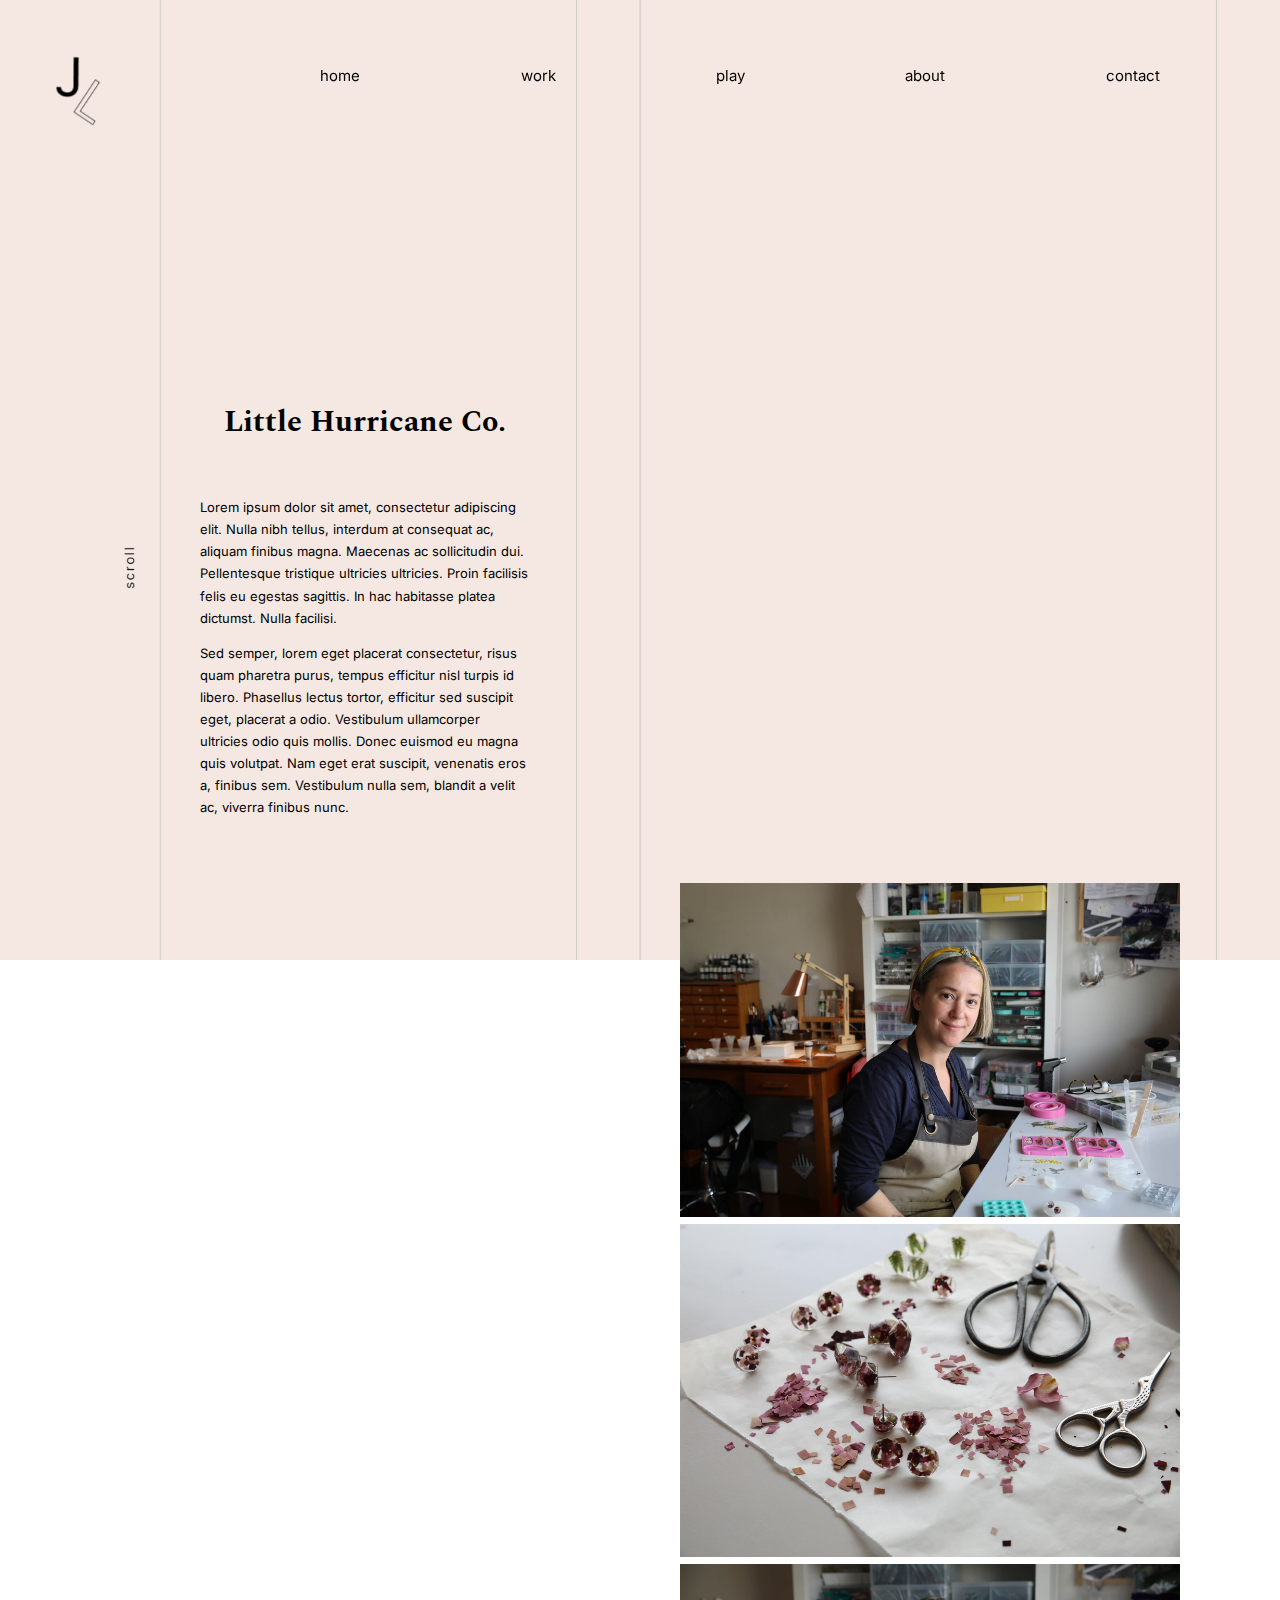
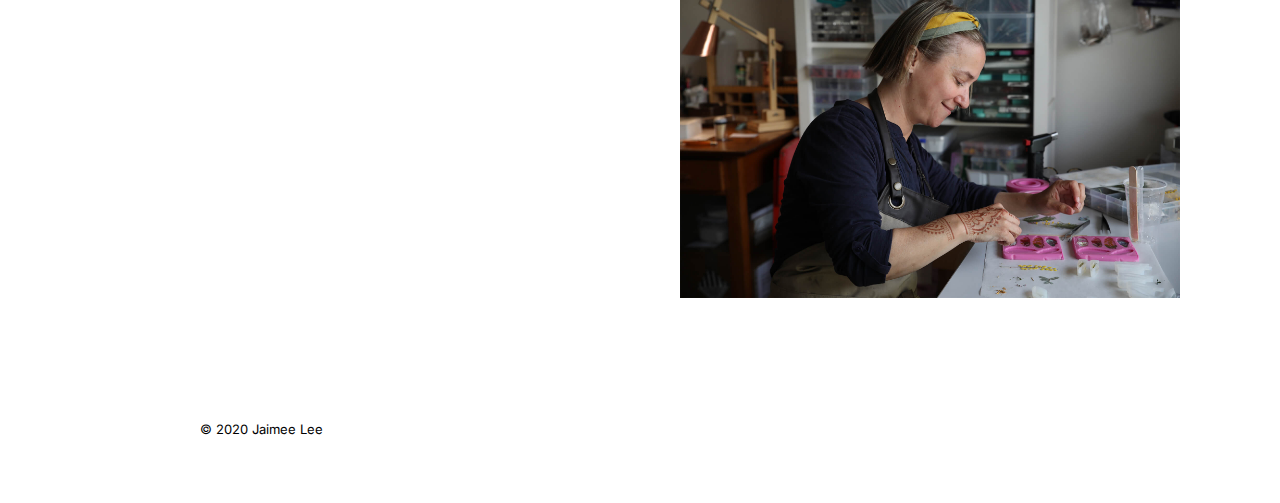
==== Little Hurricane Co..html @ 001e9ecf "Added Code" ====
<!doctype html>

<html>

<head>
  <title> Jaimee Lee Creative </title>

  <meta name="viewport" content="width=device-width, initial-scale=1">

  <meta name="description" content="This is my awesome content of my webpage">

  <link rel="stylesheet" href="resources/css/normalize.css">

  <link href="https://fonts.googleapis.com/css2?family=Spectral:wght@300&display=swap" rel="stylesheet">

  <link href="https://fonts.googleapis.com/css2?family=Inter&display=swap" rel="stylesheet">

  <link rel="stylesheet" href="resources/css/style.css">

</head>


<body>



  <header>
    <div class="logo">
      <a href="index.html">
        <img src="resources/images/My Logo.png" alt="The Letters J and L " width="60px">
      </a>
    </div>

    <nav class="navigation">
      <ul class="content">
        <li>
          <a href="index.html">home</a>
        </li>
        <li>
          <a href="index.html#work">work</a>
        </li>
        <li>
          <a href="index.html#play">play</a>
        </li>
        <li>
          <a href="about.html">about</a>
        </li>
        <li>
          <a href="contact.html">contact</a>
        </li>
      </ul>
    </nav>


  </header>




  <main>


    <div class="content component-columns-text">

      <div class="text-column">
        <div class="heading_buffer">
          <h1>Little Hurricane Co. </h1>
        </div>

        <p>Lorem ipsum dolor sit amet, consectetur adipiscing elit. Nulla nibh tellus, interdum at consequat ac, aliquam finibus magna. Maecenas ac sollicitudin dui. Pellentesque tristique ultricies ultricies. Proin facilisis felis eu egestas sagittis. In hac habitasse platea dictumst. Nulla facilisi.  </p>

        <p>Sed semper, lorem eget placerat consectetur, risus quam pharetra purus, tempus efficitur nisl turpis id libero. Phasellus lectus tortor, efficitur sed suscipit eget, placerat a odio. Vestibulum ullamcorper ultricies odio quis mollis. Donec euismod eu magna quis volutpat. Nam eget erat suscipit, venenatis eros a, finibus sem. Vestibulum nulla sem, blandit a velit ac, viverra finibus nunc. </p>

      </div>
    <div class="content8">

      <iframe width="500" height="315" src="https://www.youtube.com/embed/V6i5VKFS2cI" frameborder="0" allow="accelerometer; autoplay; encrypted-media; gyroscope; picture-in-picture" allowfullscreen></iframe> 

      <div class="content7">

      <img src="resources/images/Liat1.jpg" alt="A middle aged woman in a headband working at her jeweller's desk, smiling at the camera">

      <img src="resources/images/workspace.jpg" alt="purple flower confetti, purple earrings and a pair of scissors on a white table">

      <img src="resources/images/Liat2.jpg" alt="A middle aged woman in a headband working at her jeweller's desk, looking down">

    </div>
    </div>


    </div>


  </main>


  </main>

  <footer>

    <section class="content">
      <p> &copy; 2020 Jaimee Lee </p>
    </section>
  </footer>




</body>


</html>
---- resources/css/style.css ----
/* -------------------- VARIABLES */

:root {
    --main-bg-color: rgb(244, 228, 217);  
    --hover-color:  white;  
}

/* -------------------- GLOBAL DEFAULTS */

body {

    background-image: url(../images/background.jpg);
    background-repeat: no-repeat;
    background-position: 0 0;
    background-size: 100%;
    background-attachment: fixed;


    font-family:'Spectral', serif;
    color: black;
    font-size: 18px;
    line-height: 1.4;
    box-sizing: border-box; 
}


img{

   max-width: 100%; 
   height: auto;

}
/* -------------------- HOMEPAGE */

.home_title{

    margin-top: 110px;
    padding-left: 200px;
    font-size: 65px;
    line-height: 85%;
}

.home_sub{

    padding-left: 320px;
    padding-top: 30px;
    font-size: 65px;
    line-height: 85%;
}


.home_sub2{
   
    font-size: 20px;
    font-family: 'Inter', sans-serif;
    text-indent: 200px;
    padding-top: 30px;
    padding-left: 250px;
    padding-bottom: 100px;
}




/* -------------------- HEADINGS AND TYPE */
h1 { 
    font-size: 30px;
    font-family: 'Spectral', serif;
    color: black;
    padding-top: 100px;


}

h2{ 
    font-size: 25px;
    font-family: 'Spectral', serif;
    color: black;


}

h3{

    font-family: 'Inter', serif;
    font-size: 18px;
    color: black;
}


p {
    font-size: 13px;
    line-height: 1.4;
    font-family: 'Inter', sans-serif;
    line-height: 170%;
    text-align: left;
    
}
a{
    color: black;
}
a:hover{
    color: var(--hover-color);
}

.heading_buffer{
    padding-top: 100px;
    padding-bottom: 20px;
}
/* -------------------- LAYOUTS */

.content{

    max-width: 1000px;
    margin-left: auto;
    margin-right: auto;

    padding-left: 200px;
    padding-right: 100px;

}

.logo{

    max-width: 1000px;
    margin-left: 40px ;


    padding-left: 7%;
    padding-right: 7%;
}

.main-header{

    color: var(--main-bg-color);
    max-width: 1000px;
    margin-left: 140px;
    margin-right: auto;

    padding-left: 3%;
    padding-right: 3%;
    padding-top: 90px;
}

@media screen and (max-width: 800px){

    


        
    }



/* -------------------- HEADER */ 



header{

    color: var(--main-bg-color);

    padding-top: 50px;
    padding-bottom: 0px;

    display: grid;
    grid-template-columns: 200px auto;

    
    position: sticky;
    top: 0; 
    
}




/* -------------------- NAVIGATION */

.navigation {
    
    background-color: --main-bg-color;
    padding-bottom: 80px;
    position: sticky;
    top:0;
    
    }
    .navigation ul {
    padding: 0; 
    list-style: none;
    display: flex;
    justify-content: space-around;
    font-family:'Inter', sans-serif;
    font-size: 15px;
    }
    
    .navigation a {
           color: black;
           text-decoration: none;
          


    
    }

    .navigation a:hover{
        color: var(--hover-color);
    }

    
/* -------------------- FOOTER */

footer {
    background-color: --main-bg-color;
    padding-top: 100px;
    padding-bottom: 50px;
    text-align: left;
}

/* -------------------- MODULES */

main a:hover img{

 filter: grayscale(90%);
 
 transition: .3s

}



.component-columns {
    display: grid;
    grid-template-columns: 1fr;
    grid-gap: 10px;

}

@media screen and (min-width: 800px) {

    .component-columns {
        grid-template-columns: 1fr 1fr;
        background-color: --main-bg-color
    }
}

.component-columns-text{
    display: grid;
    grid-template-columns: 1fr 1fr;
    grid-gap: 50px;
}
  
    

.line{

    padding-left: 30px;
    

}

.text-column{

padding-right: 100px;
text-align:center;

}

.contact{

    padding-top: 200px;
    
}

.email-link p{

    text-align: center;
}




/* -------------------- IMAGE LAYOUT */

.content1{

    max-width: 1000px;
    margin-left: auto;
    margin-right: auto;

    padding-left: 200px;
    padding-right: 100px;
    padding-top: 20px;

}
.content2{

    max-width: 1000px;
    margin-left: auto;
    margin-right: auto;

    padding-left: 200px;
    padding-right: 100px;
    padding-bottom: 20px;
}

.content3{ 

    padding-top: 50px;
    padding-bottom: 20px;
}

.content4{ 

    padding-left: 80px;
}
.content5{ 

    padding-top: 0px;
    padding-bottom: 20px;
    padding-left: 40px;
}

.content6{

    padding-top: 80px;
    padding-bottom: 40px;
    padding-left: 80px;
}

.content7{

    padding-top: 150px;
    align-items: center;
}

.content8{

 padding-top: 230px;

align-items: center;
}

.content9{

    padding-top: 150px;
}

.gallery{

    display: grid;
    grid-template-columns: 1fr 1fr 1fr 1fr;
    column-gap: 20px;
    padding-top: 100px;
  
}

@media screen and (max-width: 800px) {

    .gallery {

        display: grid;
        grid-template-columns: 1fr;
        

    }
}


html {
    scroll-behavior: smooth;
  }
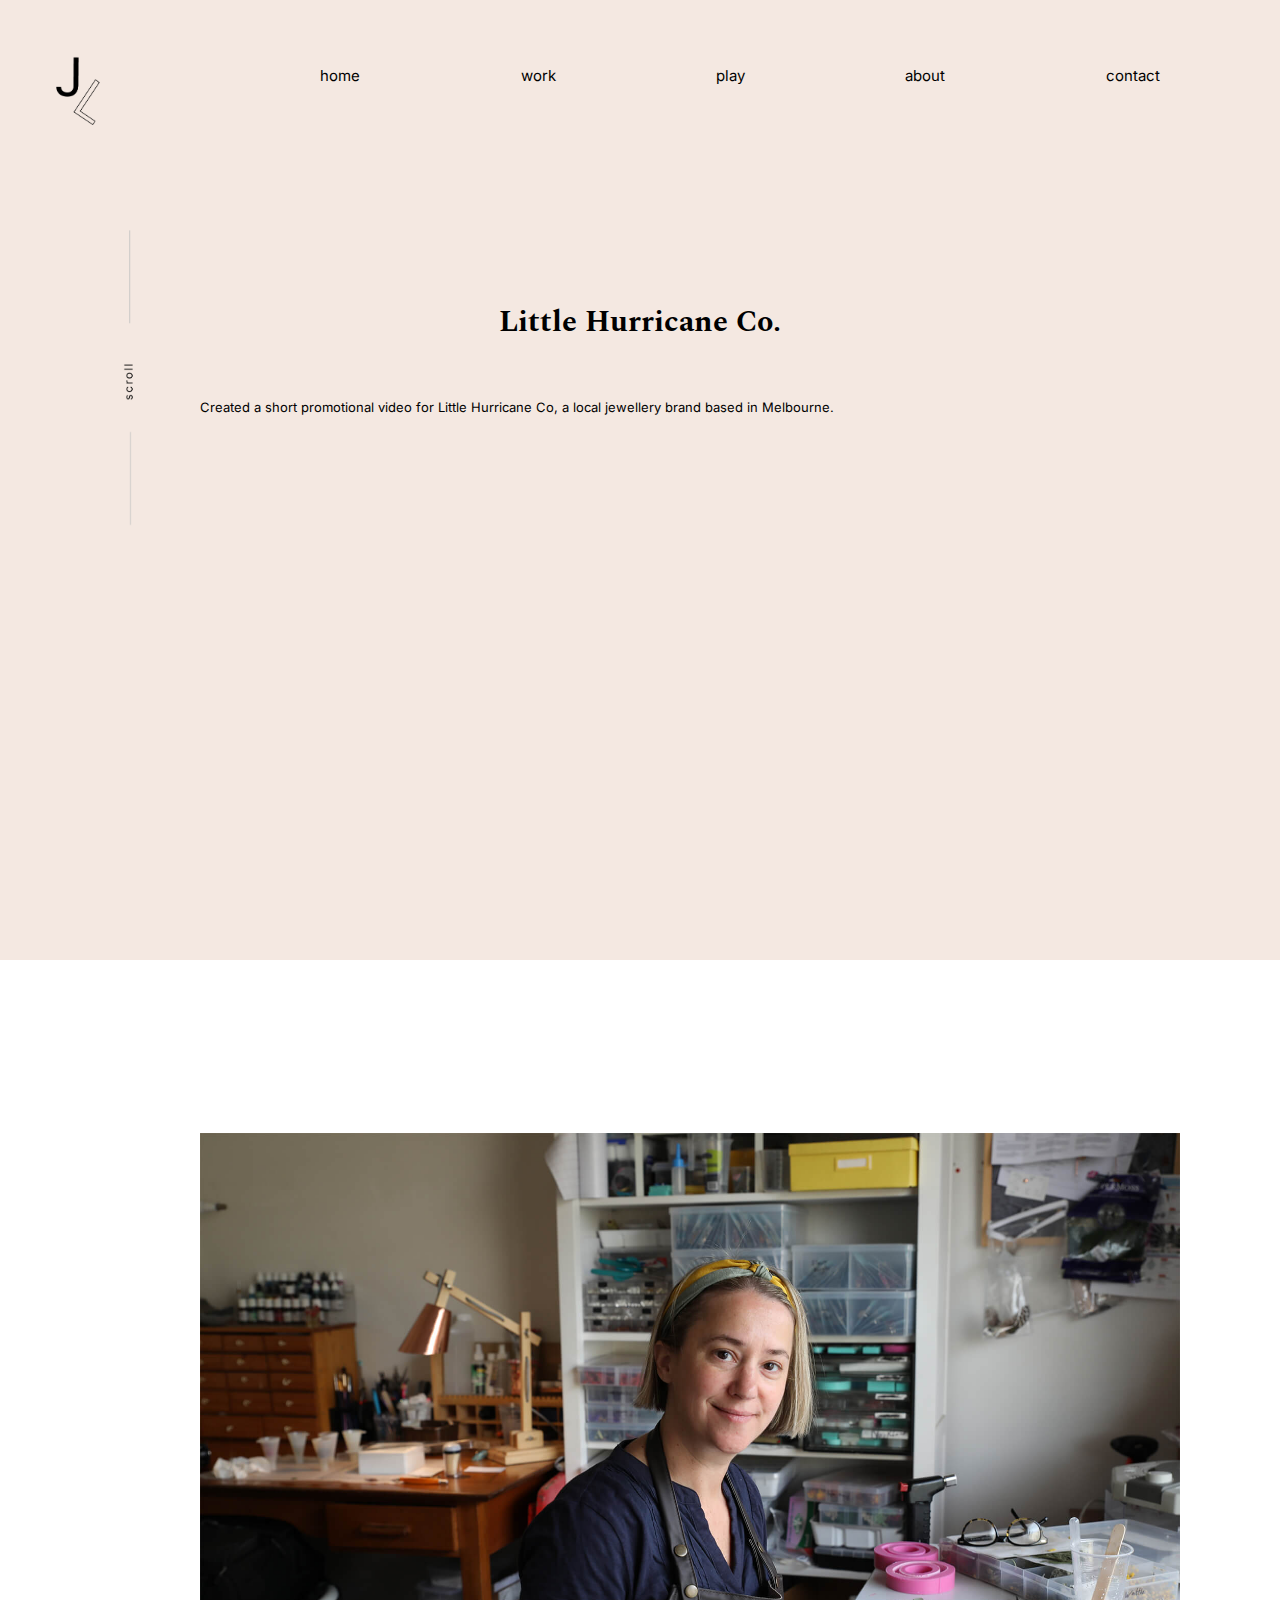
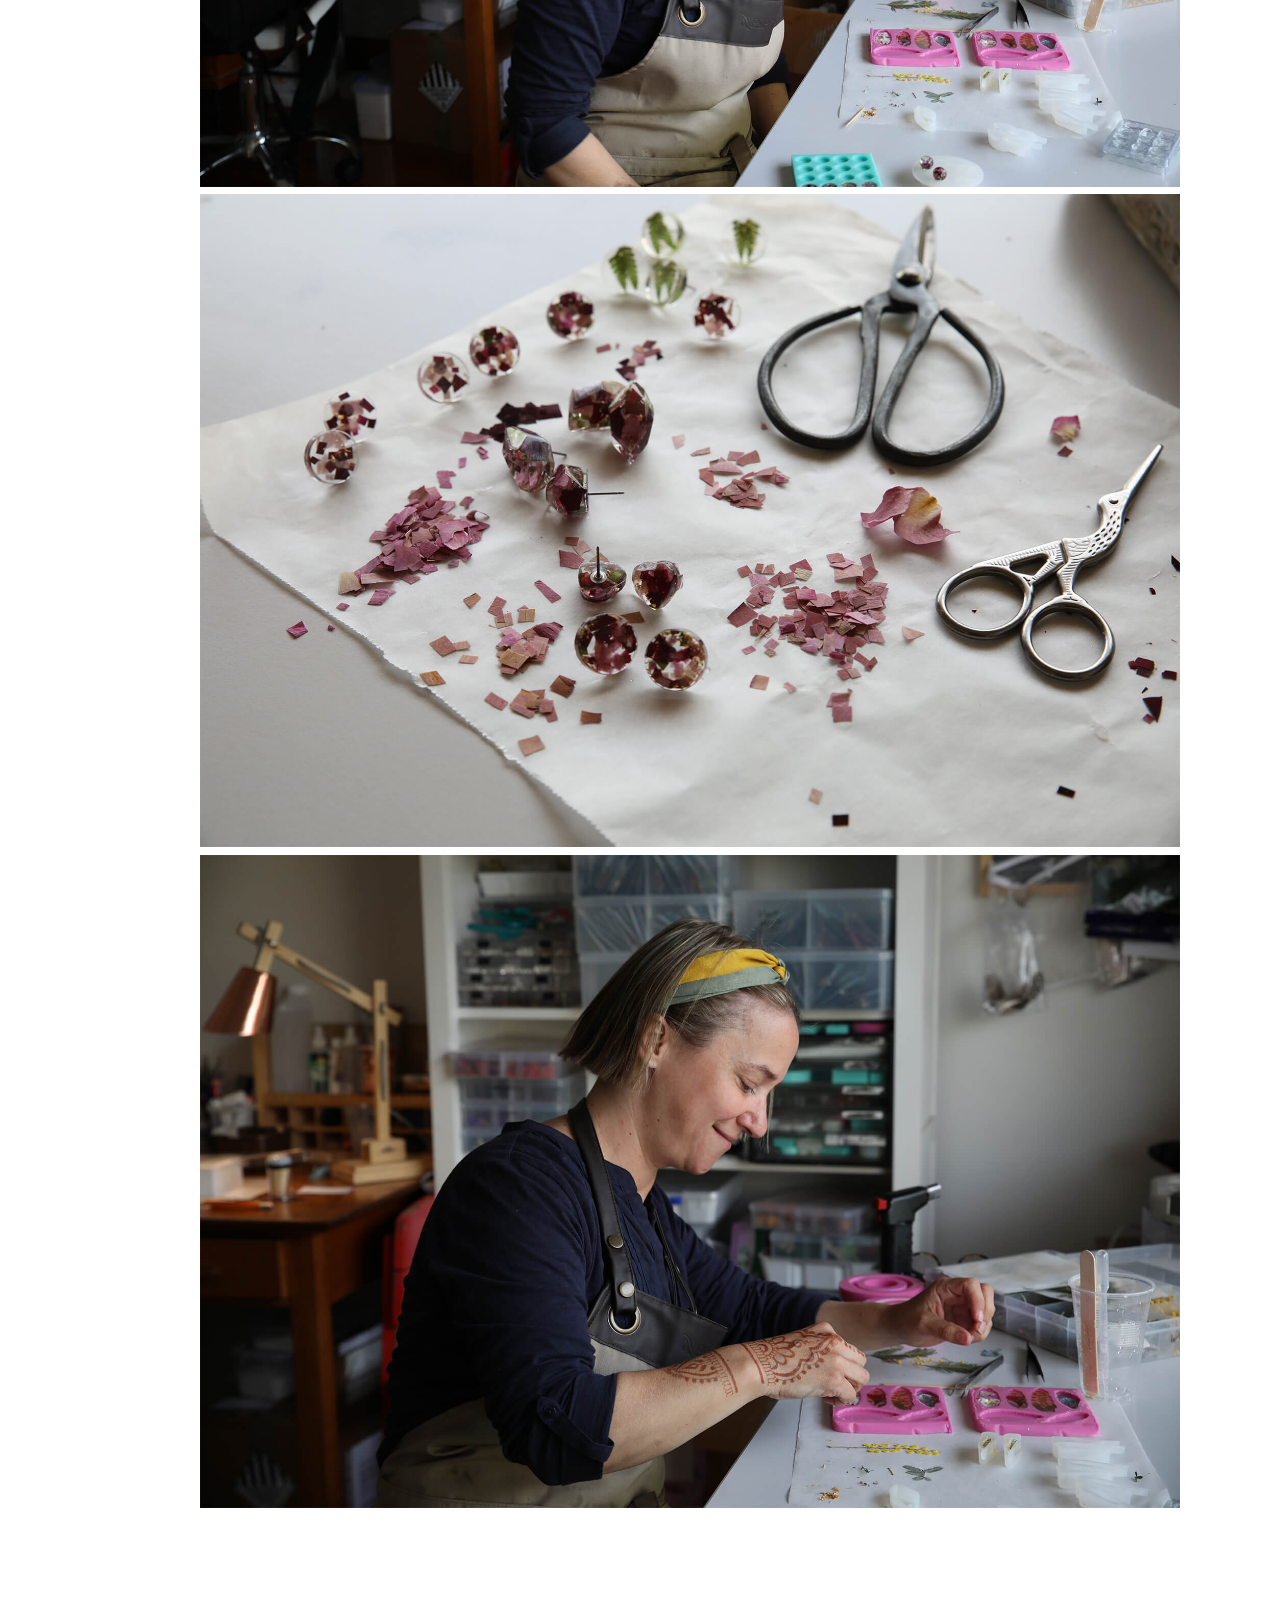
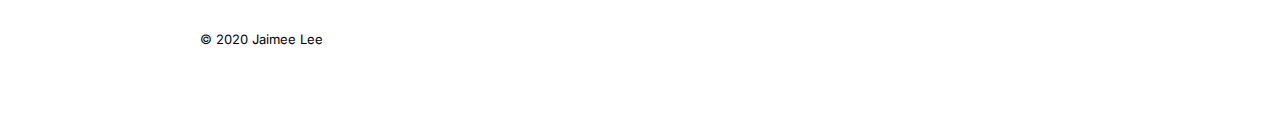
==== commit 70e806cd: "changes" ====
--- a/Little Hurricane Co..html
+++ b/Little Hurricane Co..html
@@ -67,10 +67,9 @@
           <h1>Little Hurricane Co. </h1>
         </div>
 
-        <p>Lorem ipsum dolor sit amet, consectetur adipiscing elit. Nulla nibh tellus, interdum at consequat ac, aliquam finibus magna. Maecenas ac sollicitudin dui. Pellentesque tristique ultricies ultricies. Proin facilisis felis eu egestas sagittis. In hac habitasse platea dictumst. Nulla facilisi.  </p>
+        <p> Created a short promotional video for Little Hurricane Co, a local jewellery brand based in Melbourne. </p>
 
-        <p>Sed semper, lorem eget placerat consectetur, risus quam pharetra purus, tempus efficitur nisl turpis id libero. Phasellus lectus tortor, efficitur sed suscipit eget, placerat a odio. Vestibulum ullamcorper ultricies odio quis mollis. Donec euismod eu magna quis volutpat. Nam eget erat suscipit, venenatis eros a, finibus sem. Vestibulum nulla sem, blandit a velit ac, viverra finibus nunc. </p>
-
+        
       </div>
     <div class="content8">
 
@@ -78,11 +77,11 @@
 
       <div class="content7">
 
-      <img src="resources/images/Liat1.jpg" alt="A middle aged woman in a headband working at her jeweller's desk, smiling at the camera">
+      <img src="resources/images/Liat1.jpg" alt="A woman in a headband working at her jeweller's desk, smiling at the camera">
 
       <img src="resources/images/workspace.jpg" alt="purple flower confetti, purple earrings and a pair of scissors on a white table">
 
-      <img src="resources/images/Liat2.jpg" alt="A middle aged woman in a headband working at her jeweller's desk, looking down">
+      <img src="resources/images/Liat2.jpg" alt="A woman in a headband working at her jeweller's desk, looking down">
 
     </div>
     </div>
--- a/resources/css/style.css
+++ b/resources/css/style.css
@@ -10,7 +10,7 @@
 
 body {
 
-    background-image: url(../images/background.jpg);
+    background-image: url(../images/background3.png);
     background-repeat: no-repeat;
     background-position: 0 0;
     background-size: 100%;
@@ -105,7 +105,7 @@
 }
 
 .heading_buffer{
-    padding-top: 100px;
+    padding-top:0px;
     padding-bottom: 20px;
 }
 /* -------------------- LAYOUTS */
@@ -168,8 +168,9 @@
     grid-template-columns: 200px auto;
 
     
-    position: sticky;
+    
     top: 0; 
+    z-index: 100
     
 }
 
@@ -182,8 +183,8 @@
     
     background-color: --main-bg-color;
     padding-bottom: 80px;
-    position: sticky;
-    top:0;
+    z-index: 100
+    
     
     }
     .navigation ul {
@@ -193,12 +194,13 @@
     justify-content: space-around;
     font-family:'Inter', sans-serif;
     font-size: 15px;
+   
     }
     
     .navigation a {
            color: black;
            text-decoration: none;
-          
+        
 
 
     
@@ -228,6 +230,12 @@
 
 }
 
+.two-columns {
+    display: grid;
+    grid-template-columns: 1fr 1fr;
+    grid-gap: 10px;
+
+}
 
 
 .component-columns {
@@ -245,12 +253,6 @@
     }
 }
 
-.component-columns-text{
-    display: grid;
-    grid-template-columns: 1fr 1fr;
-    grid-gap: 50px;
-}
-  
     
 
 .line{
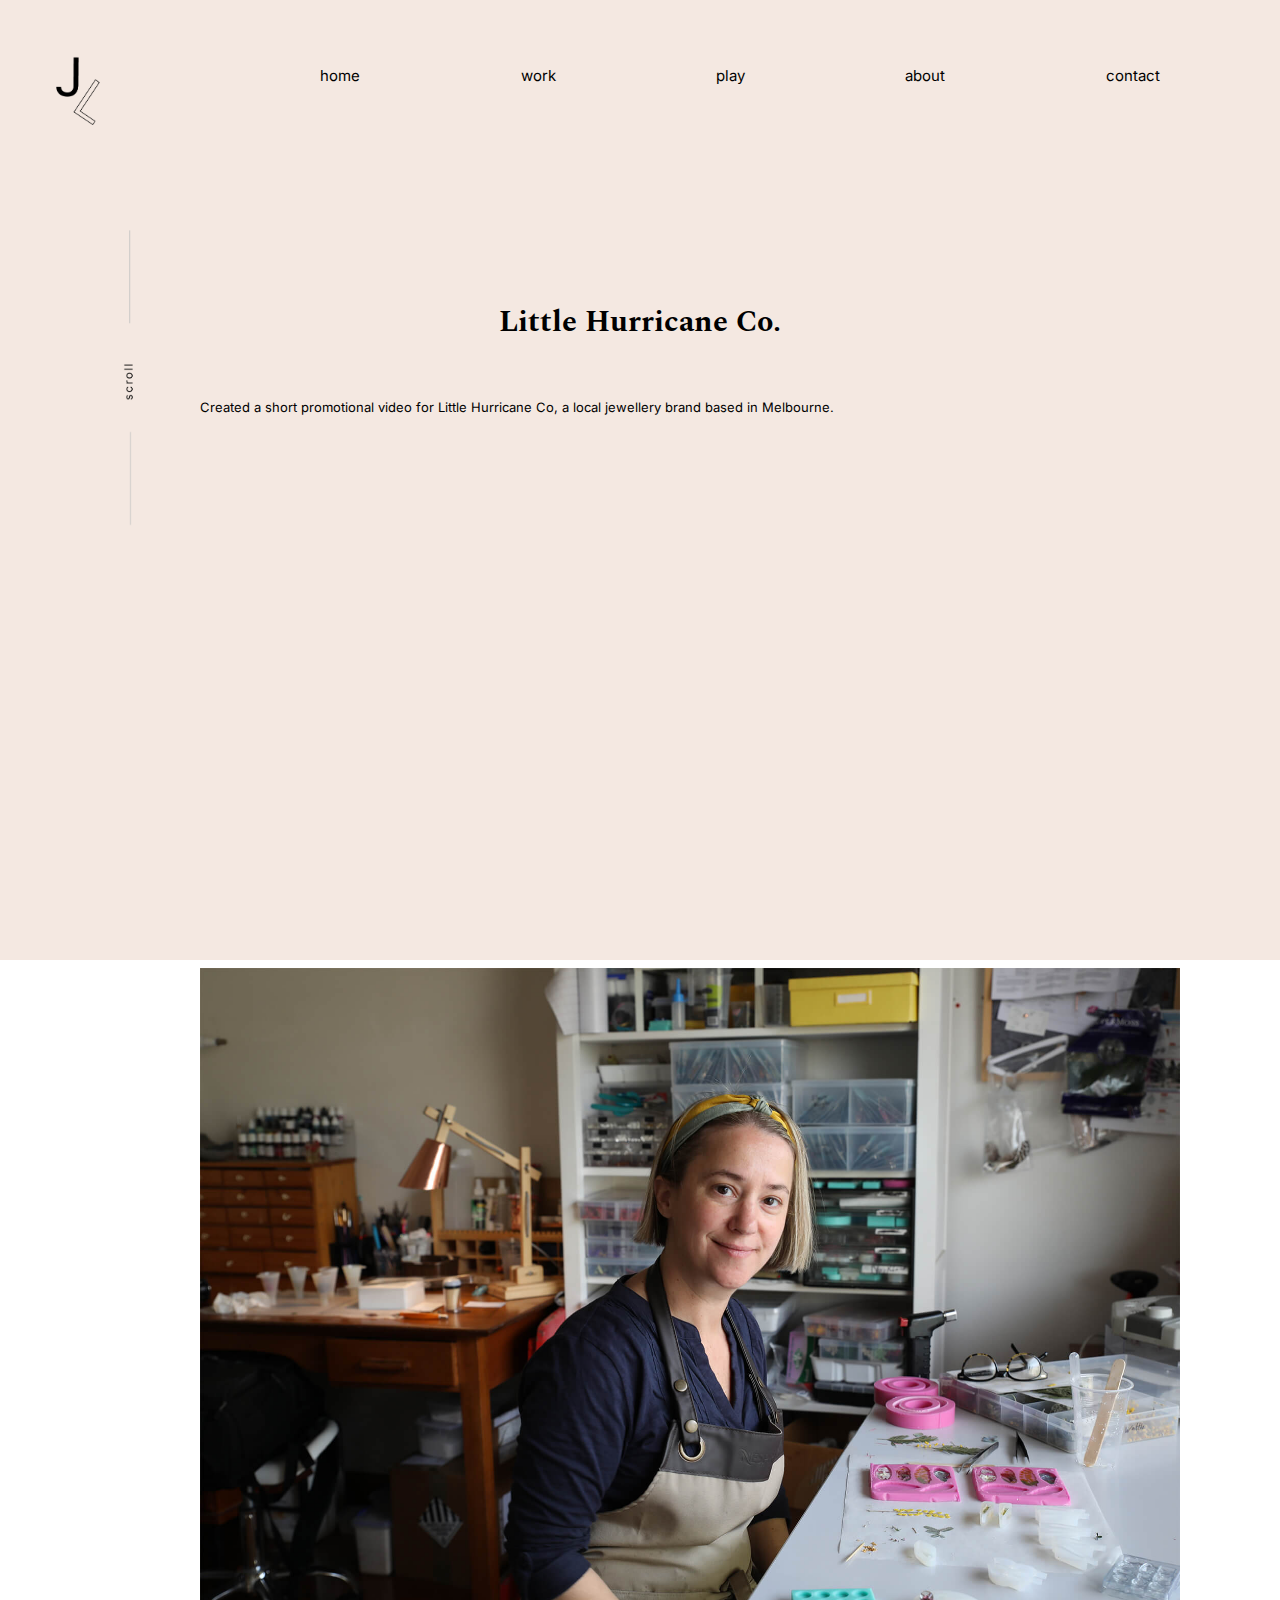
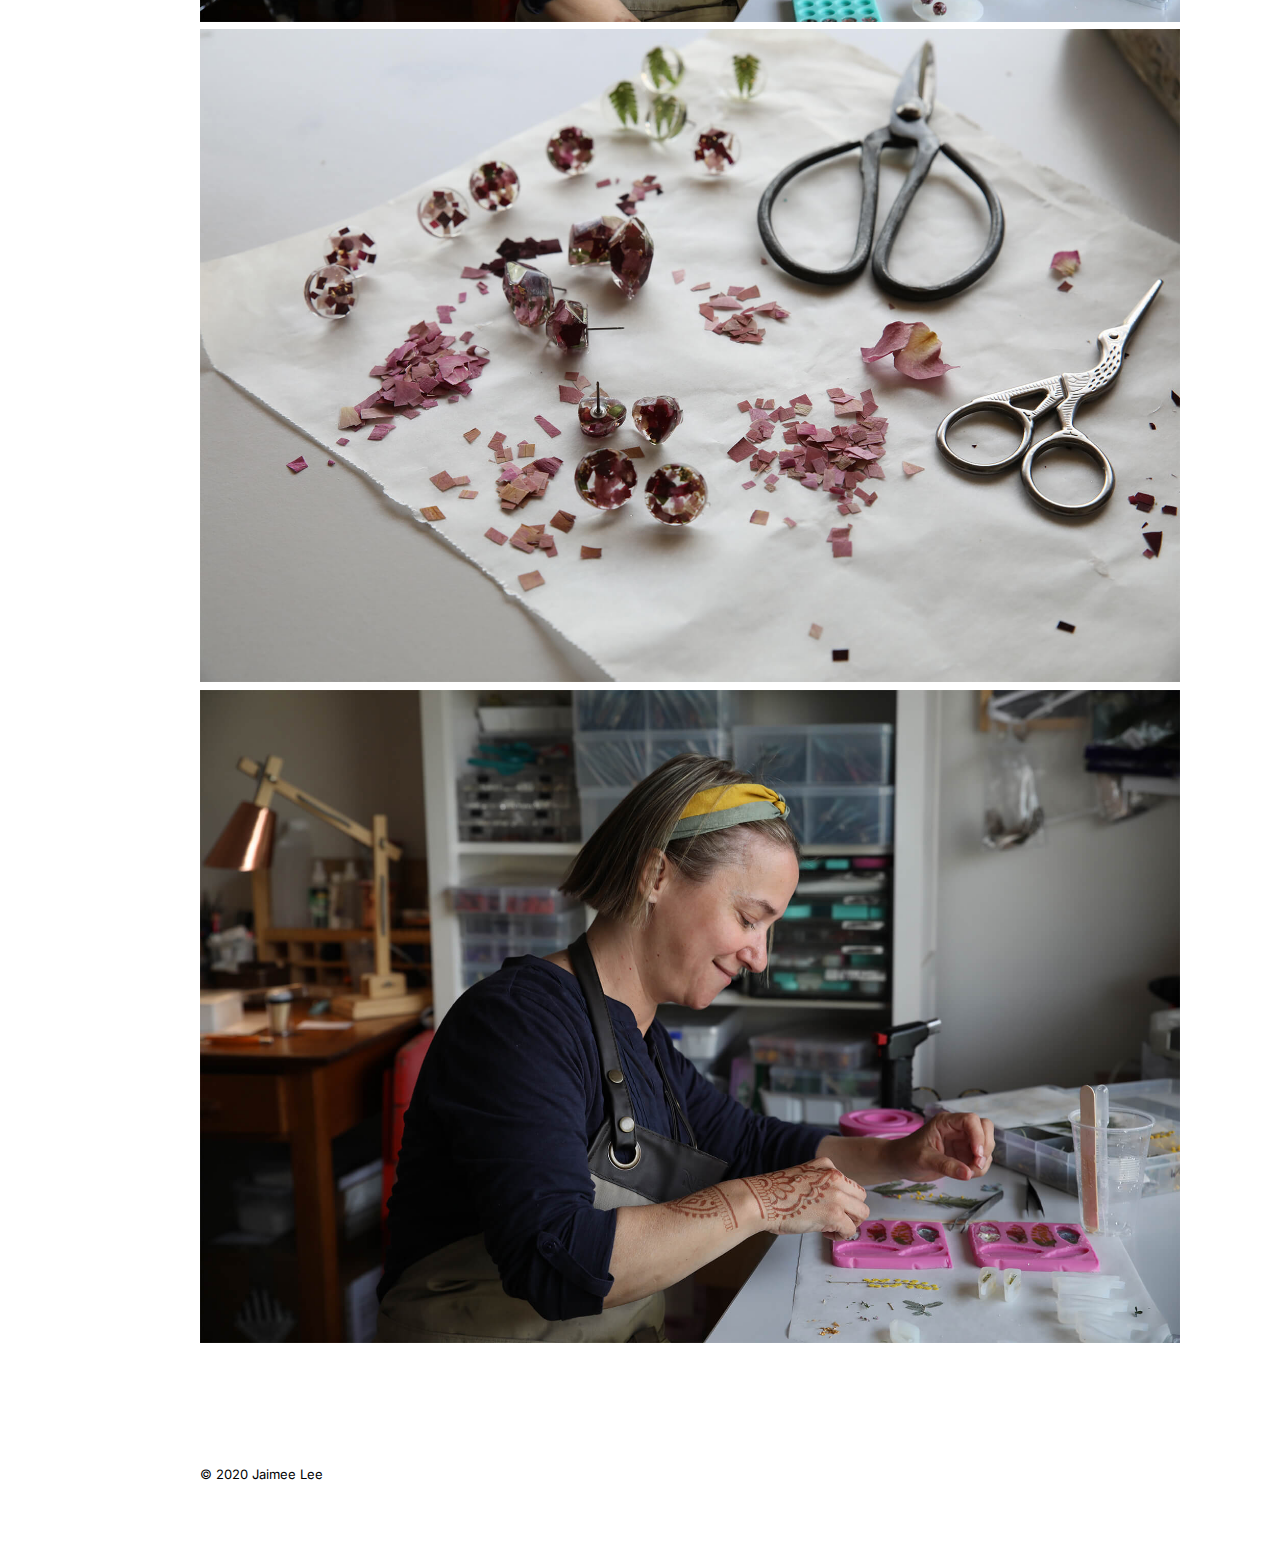
==== commit b82dc01a: "added video" ====
--- a/Little Hurricane Co..html
+++ b/Little Hurricane Co..html
@@ -69,22 +69,25 @@
 
         <p> Created a short promotional video for Little Hurricane Co, a local jewellery brand based in Melbourne. </p>
 
-        
+
       </div>
-    <div class="content8">
+      <div class="content8">
 
-      <iframe width="500" height="315" src="https://www.youtube.com/embed/V6i5VKFS2cI" frameborder="0" allow="accelerometer; autoplay; encrypted-media; gyroscope; picture-in-picture" allowfullscreen></iframe> 
+        <video src="resources/video/Little Hurricane2.mp4"></video>
 
-      <div class="content7">
+        <div class="content7">
 
-      <img src="resources/images/Liat1.jpg" alt="A woman in a headband working at her jeweller's desk, smiling at the camera">
+          <img src="resources/images/Liat1.jpg"
+            alt="A woman in a headband working at her jeweller's desk, smiling at the camera">
 
-      <img src="resources/images/workspace.jpg" alt="purple flower confetti, purple earrings and a pair of scissors on a white table">
+          <img src="resources/images/workspace.jpg"
+            alt="purple flower confetti, purple earrings and a pair of scissors on a white table">
 
-      <img src="resources/images/Liat2.jpg" alt="A woman in a headband working at her jeweller's desk, looking down">
+          <img src="resources/images/Liat2.jpg"
+            alt="A woman in a headband working at her jeweller's desk, looking down">
 
-    </div>
-    </div>
+        </div>
+      </div>
 
 
     </div>
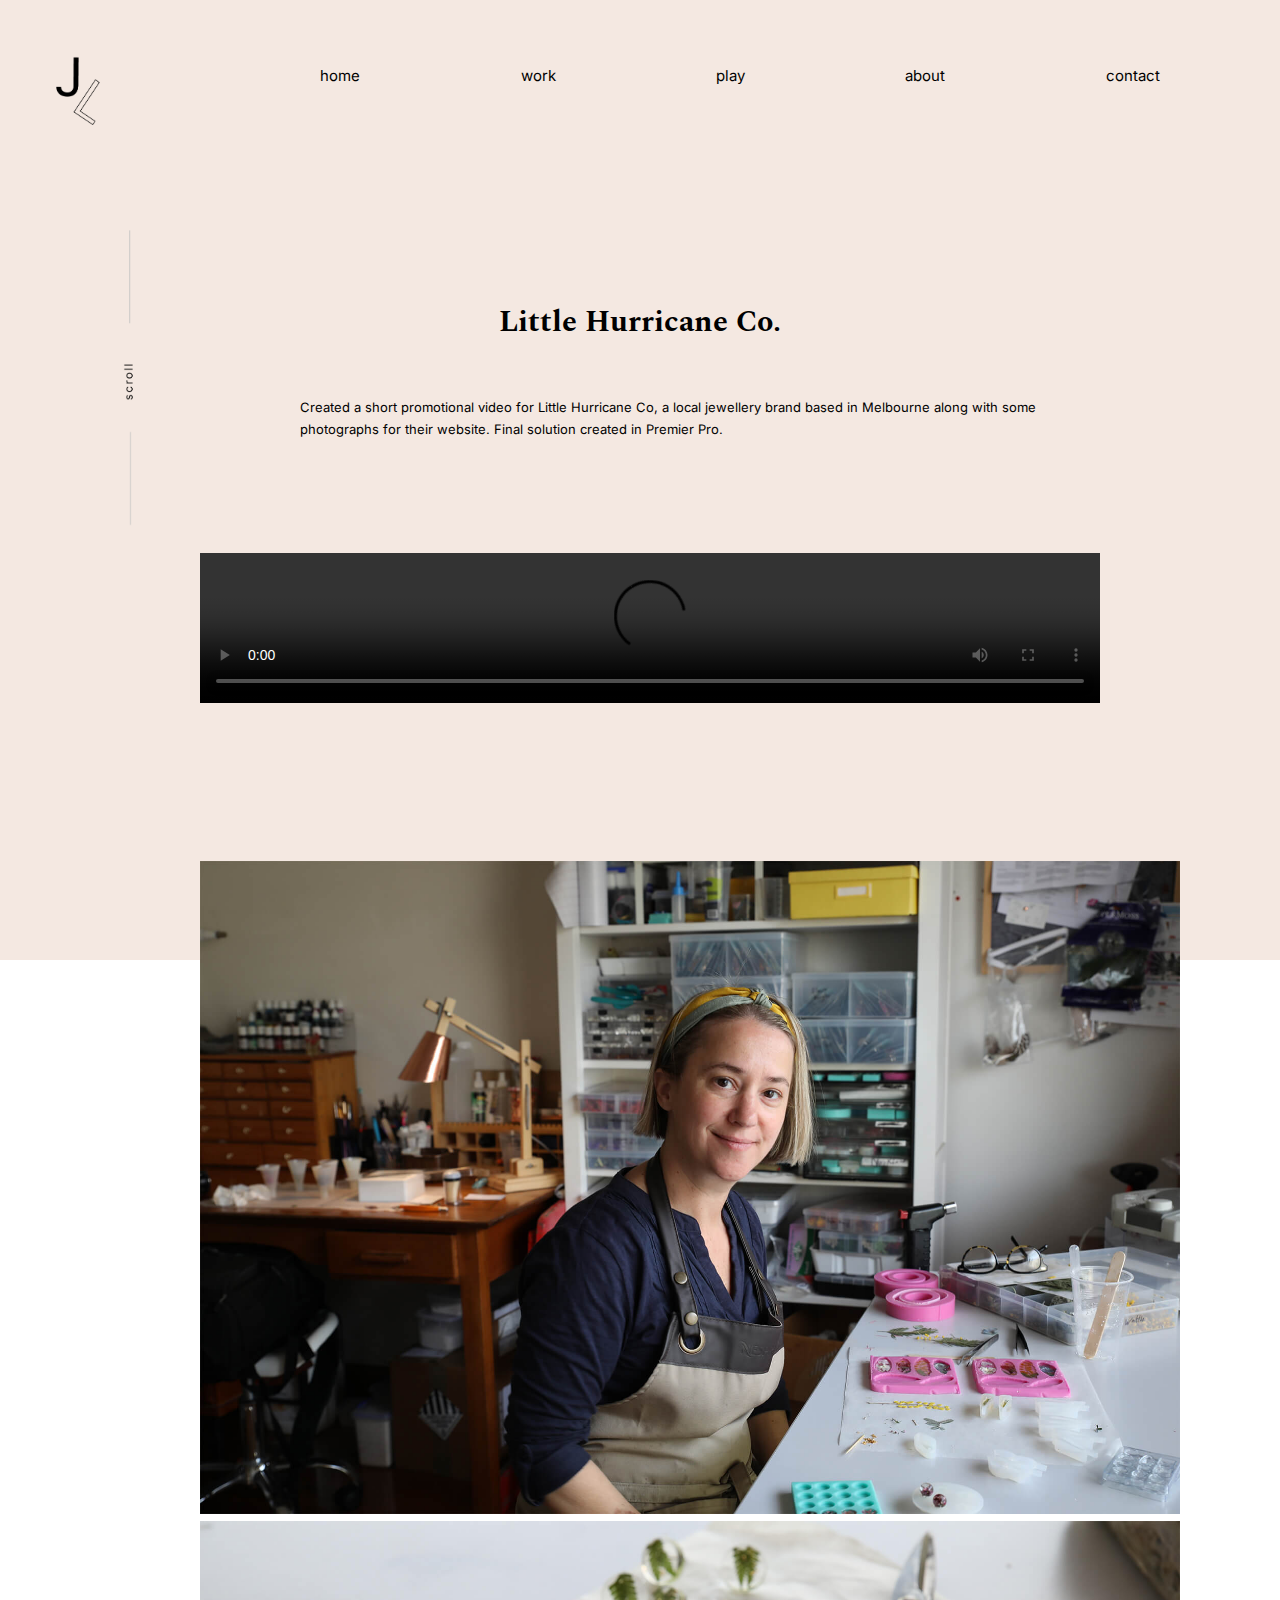
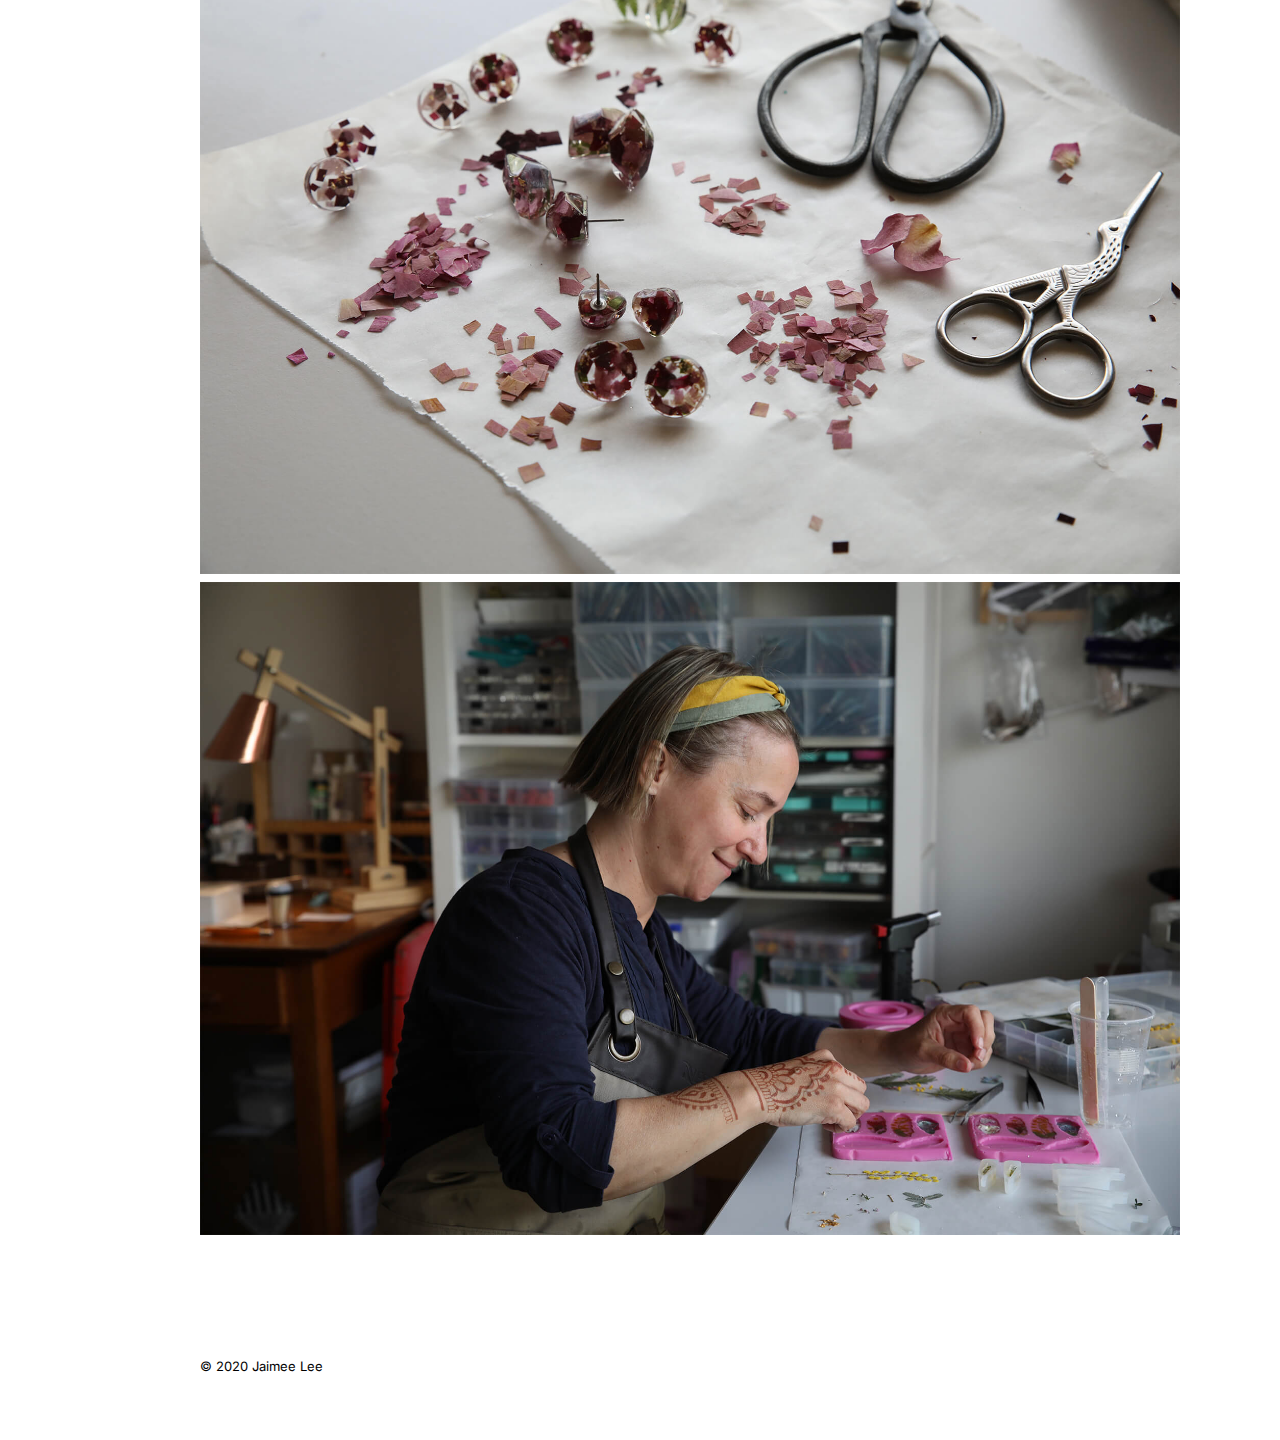
==== commit 9d8b4f1c: "changes" ====
--- a/Little Hurricane Co..html
+++ b/Little Hurricane Co..html
@@ -16,6 +16,9 @@
   <link href="https://fonts.googleapis.com/css2?family=Inter&display=swap" rel="stylesheet">
 
   <link rel="stylesheet" href="resources/css/style.css">
+
+
+  <link rel="stylesheet" href="resources/css/simple-lightbox.min.css">
 
 </head>
 
@@ -66,25 +69,31 @@
         <div class="heading_buffer">
           <h1>Little Hurricane Co. </h1>
         </div>
-
-        <p> Created a short promotional video for Little Hurricane Co, a local jewellery brand based in Melbourne. </p>
+<div class="one-line">
+        <p>Created a short promotional video for Little Hurricane Co, a local jewellery brand based in Melbourne along with some photographs for their website. Final solution created in Premier Pro.  </p>
+</div>
 
 
       </div>
-      <div class="content8">
+      <div class="content8 gallery-images">
 
-        <video src="resources/video/Little Hurricane2.mp4"></video>
+        <video src="resources/video/LittleHurricane2.mp4" width="900px" controls autoplay ></video>
 
         <div class="content7">
 
+          <a href="resources/images/Liat1.jpg">
           <img src="resources/images/Liat1.jpg"
             alt="A woman in a headband working at her jeweller's desk, smiling at the camera">
-
+</a>
+<a href="resources/images/workspace.jpg">
           <img src="resources/images/workspace.jpg"
             alt="purple flower confetti, purple earrings and a pair of scissors on a white table">
+            </a>
 
+            <a href="resources/images/Liat2.jpg">
           <img src="resources/images/Liat2.jpg"
             alt="A woman in a headband working at her jeweller's desk, looking down">
+</a>
 
         </div>
       </div>
@@ -107,6 +116,9 @@
 
 
 
+  <script src="resources/JS/simple-lightbox.min.js"></script>
+
+  <script src="resources/JS/scripts.js"></script>
 
 </body>
 
--- a/resources/css/style.css
+++ b/resources/css/style.css
@@ -254,7 +254,12 @@
 }
 
     
-
+.one-line{
+
+text-align: center;
+padding-left: 100px;
+
+}
 .line{
 
     padding-left: 30px;
@@ -339,7 +344,7 @@
 
 .content8{
 
- padding-top: 230px;
+ padding-top: 100px;
 
 align-items: center;
 }
